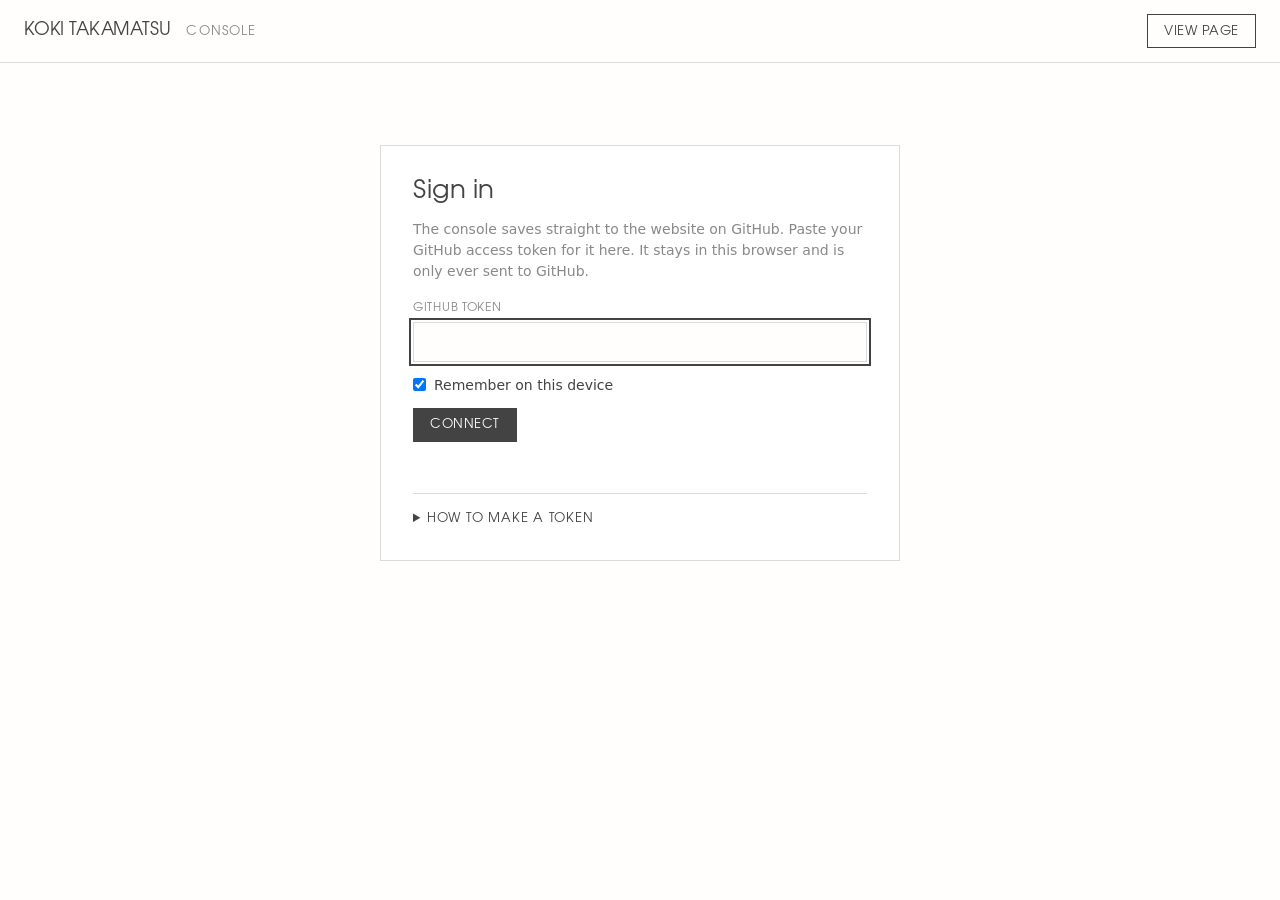
==== console.html @ 0e0f1e70 "Console: edit the illustration works from the browser A console page (console.html) to add, reorder," ====
<!DOCTYPE html>
<html lang="en">
<head>
<meta charset="UTF-8" />
<meta name="viewport" content="width=device-width, initial-scale=1.0" />
<meta name="robots" content="noindex, nofollow" />
<title>Console — Koki Takamatsu</title>
<link rel="icon" href="data:image/svg+xml,%3Csvg xmlns='http://www.w3.org/2000/svg' viewBox='0 0 100 100'%3E%3Crect x='28' y='28' width='44' height='44' fill='%23f20000'/%3E%3C/svg%3E" />
<link rel="stylesheet" href="css/console.css" />
</head>
<body>
<!-- ============================================================================
     The site's console: edit the illustration works and Save. A Save is one commit
     to the repository's Main branch (through GitHub's API, with your own access
     token), and GitHub Pages publishes it about a minute later.
     ============================================================================ -->

<header class="bar">
  <a class="brand" href="index.html">KOKI TAKAMATSU</a>
  <span class="crumb">Console</span>
  <p class="status" id="status" role="status" aria-live="polite"></p>
  <a class="btn ghost" id="viewLink" href="illustration.html" target="_blank" rel="noopener">View page</a>
  <button class="btn" id="saveBtn" type="button" disabled>Save</button>
</header>

<main>
  <!-- sign in -->
  <section class="login" id="login" hidden>
    <h1>Sign in</h1>
    <p>The console saves straight to the website on GitHub. Paste your GitHub access token for it here. It stays in this browser and is only ever sent to GitHub.</p>
    <form id="loginForm">
      <label>GitHub token<input id="token" type="password" autocomplete="off" spellcheck="false" required /></label>
      <label class="check"><input id="remember" type="checkbox" checked /> Remember on this device</label>
      <button class="btn" type="submit" id="connectBtn">Connect</button>
      <p class="error" id="loginError" role="alert"></p>
    </form>
    <details>
      <summary>How to make a token</summary>
      <ol>
        <li>On GitHub, open <a href="https://github.com/settings/personal-access-tokens/new" target="_blank" rel="noopener">Settings → Developer settings → Fine-grained tokens → Generate new token</a>.</li>
        <li>Name it <code>Website console</code> and pick an expiry (a year is fine).</li>
        <li>Repository access: <b>Only select repositories</b> → <code>HeppiriRaid/2026Web</code>.</li>
        <li>Permissions → Repository permissions → <b>Contents: Read and write</b>. Nothing else.</li>
        <li>Generate it, copy it, and paste it above. Don't paste it anywhere else.</li>
      </ol>
    </details>
  </section>

  <!-- the illustration works -->
  <section id="editor" hidden>
    <div class="head">
      <h1>Illustration</h1>
      <p class="hint">Drag a work to move it. Drop images on the row (or use +) to add works. Click a work to edit it.</p>
      <button class="btn ghost" id="addBtn" type="button">Add works…</button>
    </div>
    <div class="row" id="row" role="list" aria-label="Works, in order"></div>
    <input id="pickMany" type="file" accept="image/*" multiple hidden />
    <input id="pickOne" type="file" accept="image/*" hidden />

    <div class="panel" id="panel" hidden>
      <div class="pv" id="pv"></div>
      <div class="fields">
        <label>Title<input id="fTitle" type="text" autocomplete="off" /></label>
        <label>Date<input id="fDate" type="text" autocomplete="off" /></label>
        <label>Medium<input id="fMedium" type="text" autocomplete="off" /></label>
        <p class="meta" id="fMeta"></p>
        <div class="actions">
          <button class="btn ghost" id="replaceBtn" type="button">Replace image…</button>
          <button class="btn ghost" id="leftBtn" type="button" aria-label="Move left">← Move</button>
          <button class="btn ghost" id="rightBtn" type="button" aria-label="Move right">Move →</button>
          <button class="btn danger" id="deleteBtn" type="button">Delete</button>
        </div>
      </div>
    </div>
  </section>
</main>

<footer id="foot" hidden>
  <span>Saves go live on the site about a minute after you press Save.</span>
  <button id="signOut" type="button">Sign out</button>
</footer>

<script src="js/console.js"></script>
</body>
</html>
---- css/console.css ----
/* ============================================================
   KOKI TAKAMATSU — console (console.html)
   The site's paper, ink and greys; URW Gothic for labels, the system face for
   anything typed (titles can be in any script).
   ============================================================ */
@font-face{font-family:"GothicC";src:url("../assets/fonts/urwgothic-book.woff2") format("woff2");font-weight:400;font-display:swap}
@font-face{font-family:"GothicC";src:url("../assets/fonts/urwgothic-demi.woff2") format("woff2");font-weight:700;font-display:swap}

:root{
  --paper:#fffefc;--band:#f2f1ef;--ink:#434343;--soft:#8a8988;--line:#dcdbd9;--ph:#b3b1b1;--red:#f20000;
  --label:"GothicC","Century Gothic",system-ui,sans-serif;
  --ui:system-ui,-apple-system,"Segoe UI","Hiragino Sans","Noto Sans JP",sans-serif;
  --h:200px;                                   /* the row's card height */
}
*{box-sizing:border-box;margin:0;padding:0}
html,body{background:var(--paper);color:var(--ink)}
body{font:14px/1.5 var(--ui);-webkit-font-smoothing:antialiased;min-height:100vh;display:flex;flex-direction:column}
button,input{font:inherit;color:inherit}
[hidden]{display:none !important}
:focus-visible{outline:2px solid var(--ink);outline-offset:2px}

/* ---- top bar ---- */
.bar{position:sticky;top:0;z-index:20;display:flex;align-items:center;gap:16px;
  padding:14px 24px;background:var(--paper);border-bottom:1px solid var(--line)}
.brand{font:400 18px/1 var(--label);letter-spacing:-.01em;color:var(--ink);text-decoration:none;white-space:nowrap}
.crumb{font:400 13px/1 var(--label);color:var(--soft);text-transform:uppercase;letter-spacing:.08em}
.status{flex:1;min-width:0;font-size:13px;color:var(--soft);text-align:right;white-space:nowrap;overflow:hidden;text-overflow:ellipsis}
.status.is-ok{color:#2c7a4b}
.status.is-err{color:var(--red);white-space:normal}
.btn{display:inline-flex;align-items:center;gap:6px;height:34px;padding:0 16px;border:1px solid var(--ink);
  background:var(--ink);color:var(--paper);font:400 13px/1 var(--label);letter-spacing:.04em;text-transform:uppercase;
  cursor:pointer;text-decoration:none;white-space:nowrap}
.btn:hover{background:#000;border-color:#000}
.btn.ghost{background:none;color:var(--ink)}
.btn.ghost:hover{background:var(--band)}
.btn.danger{background:none;color:var(--red);border-color:var(--red)}
.btn.danger:hover{background:#fff1f0}
.btn:disabled{opacity:.35;cursor:default;background:var(--ink);border-color:var(--ink)}
.btn.ghost:disabled{background:none}

main{flex:1;padding:28px 24px 40px}

/* ---- sign in ---- */
.login{max-width:520px;margin:6vh auto 0;padding:32px;border:1px solid var(--line);background:#fff}
.login h1{font:400 26px/1.1 var(--label);margin-bottom:12px}
.login p{color:var(--soft);margin-bottom:20px}
.login label{display:block;font:400 12px/1 var(--label);text-transform:uppercase;letter-spacing:.06em;color:var(--soft);margin-bottom:16px}
.login input[type=password]{display:block;width:100%;margin-top:8px;height:40px;padding:0 12px;border:1px solid var(--line);background:var(--paper);
  font:14px/1 ui-monospace,SFMono-Regular,Menlo,monospace;letter-spacing:0;text-transform:none}
.login .check{display:flex;align-items:center;gap:8px;text-transform:none;letter-spacing:0;font:14px/1 var(--ui);color:var(--ink)}
.error{color:var(--red);min-height:1.5em;margin-top:12px;font-size:13px;white-space:pre-wrap}
.login details{margin-top:20px;border-top:1px solid var(--line);padding-top:16px}
.login summary{cursor:pointer;font:400 13px/1.4 var(--label);text-transform:uppercase;letter-spacing:.06em}
.login ol{margin:12px 0 0 20px;color:var(--ink)}
.login li{margin-bottom:6px}
.login code{font:12px ui-monospace,Menlo,monospace;background:var(--band);padding:1px 4px}
.login a{color:var(--ink)}

/* ---- editor ---- */
.head{display:flex;align-items:flex-end;gap:20px;flex-wrap:wrap;margin-bottom:18px}
.head h1{font:400 30px/1 var(--label);letter-spacing:-.01em}
.hint{flex:1;min-width:240px;color:var(--soft);font-size:13px}

.row{position:relative;display:flex;align-items:flex-start;gap:0;overflow-x:auto;padding:16px 8px 22px;
  background:var(--band);min-height:calc(var(--h) + 80px);scrollbar-width:thin;-webkit-user-select:none;user-select:none}
.row.is-drop{outline:2px dashed var(--ink);outline-offset:-6px}
.empty{align-self:center;margin:0 auto;color:var(--soft);font-size:14px;text-align:center;padding:40px 20px}

/* a work */
.w{position:relative;flex:0 0 auto;cursor:grab;outline:none;border:0;background:none;text-align:left}
.w .pic{height:var(--h);background:var(--ph);overflow:hidden;box-shadow:0 0 0 1px rgba(0,0,0,.04)}
.w .pic img{display:block;width:100%;height:100%;object-fit:cover;-webkit-user-drag:none;pointer-events:none}
.w .cap{display:block;width:0;min-width:100%;padding-top:8px;font-size:12px;line-height:1.35}
.w .cap .t{display:block;font-weight:600;white-space:nowrap;overflow:hidden;text-overflow:ellipsis}
.w .cap .m{display:block;color:var(--soft);white-space:nowrap;overflow:hidden;text-overflow:ellipsis;min-height:1.35em}
.w.is-sel .pic{box-shadow:0 0 0 3px var(--ink)}
.w:focus-visible .pic{box-shadow:0 0 0 3px var(--ink),0 0 0 6px var(--paper)}
.w.is-drag{opacity:.25}
.tag{position:absolute;top:8px;left:8px;padding:2px 7px;background:var(--paper);color:var(--ink);font-size:11px;border-radius:2px}
.w.is-busy .pic{display:grid;place-items:center;color:var(--paper);font-size:12px}
.w.is-busy .pic::after{content:"Preparing…"}

/* insert slots between works: a gap that shows a "+" on hover */
.ins{flex:0 0 auto;align-self:stretch;width:22px;height:var(--h);margin:0;border:0;background:none;cursor:pointer;position:relative;color:transparent}
.ins::after{content:"+";position:absolute;left:50%;top:50%;width:22px;height:22px;margin:-11px 0 0 -11px;border-radius:50%;
  background:var(--ink);color:var(--paper);font:16px/22px var(--ui);text-align:center;opacity:0;transform:scale(.6);transition:opacity .15s,transform .15s}
.ins:hover::after,.ins:focus-visible::after{opacity:1;transform:none}
.add{flex:0 0 auto;width:150px;height:var(--h);margin-left:4px;border:1px dashed var(--soft);background:none;color:var(--ink);cursor:pointer;
  font:400 13px/1.3 var(--label);text-transform:uppercase;letter-spacing:.05em;display:grid;place-items:center;text-align:center}
.add:hover{background:var(--paper);border-style:solid}

/* where a dragged work or dropped files will land */
.marker{position:absolute;top:12px;width:3px;height:calc(var(--h) + 8px);background:var(--red);pointer-events:none;display:none}
.drag-ghost{position:fixed;z-index:50;pointer-events:none;opacity:.9;box-shadow:0 10px 30px rgba(0,0,0,.2);transform:translate(-50%,-50%) rotate(-2deg)}
.drag-ghost img{display:block;width:100%;height:100%;object-fit:cover}

/* the selected work's editor */
.panel{display:grid;grid-template-columns:minmax(0,1fr) minmax(280px,420px);gap:32px;margin-top:24px;padding:24px;border:1px solid var(--line);background:#fff}
.pv{display:grid;place-items:center;background:var(--band);min-height:260px;max-height:440px;padding:16px}
.pv img,.pv .ph{display:block;max-width:100%;max-height:400px;object-fit:contain}
.pv .ph{background:var(--ph);height:260px}
.fields label{display:block;margin-bottom:14px;font:400 12px/1 var(--label);text-transform:uppercase;letter-spacing:.06em;color:var(--soft)}
.fields input{display:block;width:100%;margin-top:7px;height:38px;padding:0 11px;border:1px solid var(--line);background:var(--paper);
  font:15px/1 var(--ui);color:var(--ink);text-transform:none;letter-spacing:0}
.fields input:focus{border-color:var(--ink);outline:none}
.meta{color:var(--soft);font-size:12px;margin:4px 0 18px}
.actions{display:flex;flex-wrap:wrap;gap:8px}

footer{display:flex;justify-content:space-between;gap:16px;padding:14px 24px;border-top:1px solid var(--line);color:var(--soft);font-size:12px}
footer button{background:none;border:0;color:var(--ink);text-decoration:underline;cursor:pointer;font-size:12px}

@media (max-width:760px){
  .panel{grid-template-columns:1fr}
  .bar{flex-wrap:wrap;gap:10px}
  .status{order:5;flex-basis:100%;text-align:left}
  :root{--h:150px}
}
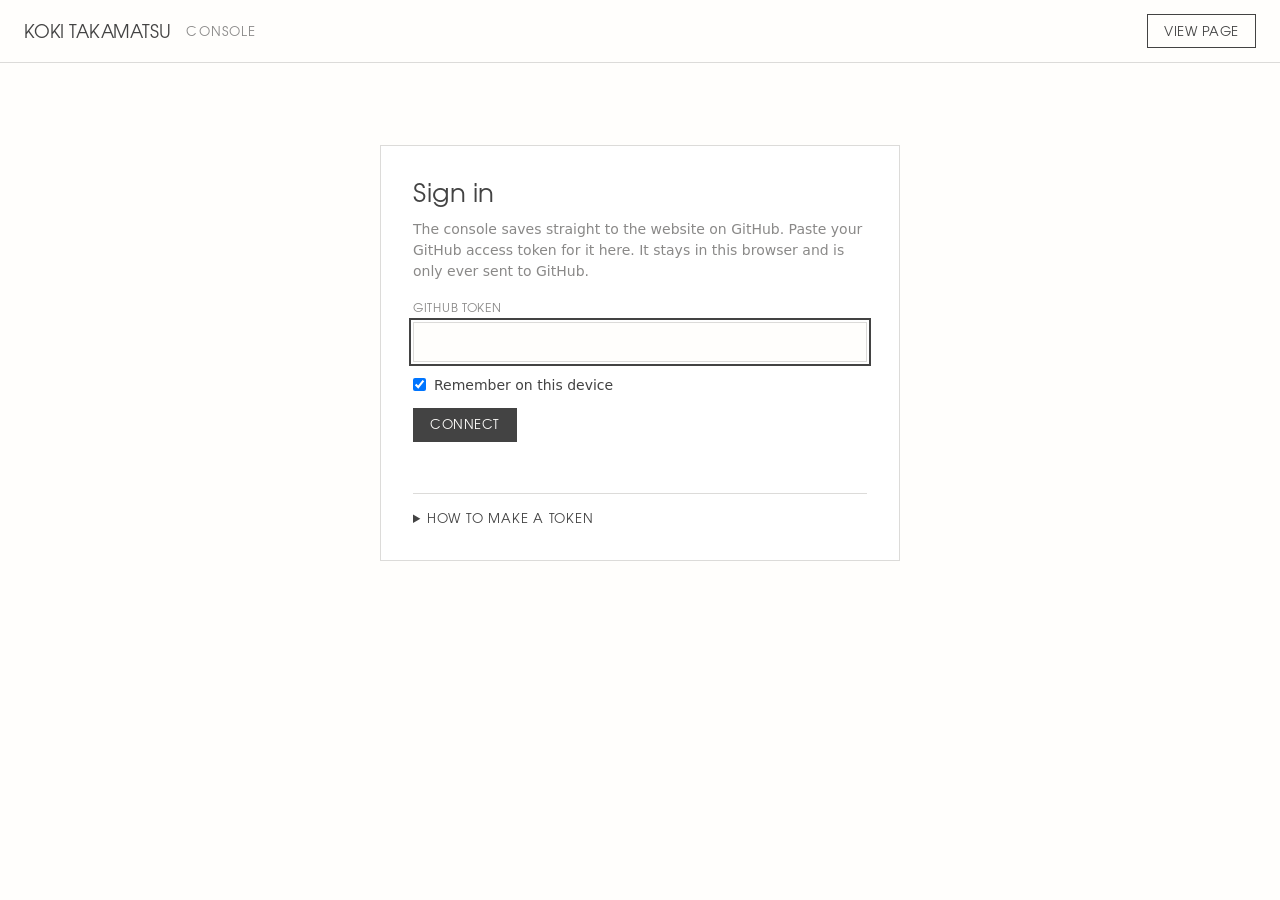
==== commit a6a50046: "Console: change the front page's photos; the cursor goes with the page change The front page's photo" ====
--- a/console.html
+++ b/console.html
@@ -10,9 +10,10 @@
 </head>
 <body>
 <!-- ============================================================================
-     The site's console: edit the illustration works and Save. A Save is one commit
-     to the repository's Main branch (through GitHub's API, with your own access
-     token), and GitHub Pages publishes it about a minute later.
+     The site's console: change the front page's photos and the illustration works,
+     and Save. A Save is one commit to the repository's Main branch (through GitHub's
+     API, with your own access token), and GitHub Pages publishes it about a minute
+     later.
      ============================================================================ -->
 
 <header class="bar">
@@ -44,6 +45,29 @@
         <li>Generate it, copy it, and paste it above. Don't paste it anywhere else.</li>
       </ol>
     </details>
+  </section>
+
+  <!-- the front page's photos (the holders are the page's own figure[data-slot]) -->
+  <section id="front" hidden>
+    <div class="head">
+      <h1>Front page</h1>
+      <p class="hint">The photos on the front page, each cropped as the page shows it. Click one to change it, or drop an image on it.</p>
+    </div>
+    <div class="slots" id="slots" role="group" aria-label="Front page photos"></div>
+    <input id="pickSlot" type="file" accept="image/*" hidden />
+
+    <div class="panel" id="slotPanel" hidden>
+      <div class="pv" id="slotPv"></div>
+      <div class="fields">
+        <p class="slot-name" id="slotName"></p>
+        <label>Description<input id="fAlt" type="text" autocomplete="off" placeholder="What the photo shows, for visitors who can't see it" /></label>
+        <p class="meta" id="slotMeta"></p>
+        <div class="actions">
+          <button class="btn ghost" id="slotReplace" type="button">Replace photo…</button>
+          <button class="btn ghost" id="slotReset" type="button">Remove photo</button>
+        </div>
+      </div>
+    </div>
   </section>
 
   <!-- the illustration works -->
--- a/css/console.css
+++ b/css/console.css
@@ -3,8 +3,14 @@
    The site's paper, ink and greys; URW Gothic for labels, the system face for
    anything typed (titles can be in any script).
    ============================================================ */
-@font-face{font-family:"GothicC";src:url("../assets/fonts/urwgothic-book.woff2") format("woff2");font-weight:400;font-display:swap}
-@font-face{font-family:"GothicC";src:url("../assets/fonts/urwgothic-demi.woff2") format("woff2");font-weight:700;font-display:swap}
+/* URW Gothic, with its line centred on the capitals. As shipped, its capitals fill the top
+   73.9% of the line (cap height = ascent = 739/1000) and the descender room below stays
+   empty, so every uppercase label sat about 0.13em high in its box. Ascent 86.95% /
+   descent 13.05% puts the middle of the capitals exactly on the middle of the line. */
+@font-face{font-family:"GothicC";src:url("../assets/fonts/urwgothic-book.woff2") format("woff2");font-weight:400;font-display:swap;
+  ascent-override:86.95%;descent-override:13.05%;line-gap-override:0%}
+@font-face{font-family:"GothicC";src:url("../assets/fonts/urwgothic-demi.woff2") format("woff2");font-weight:700;font-display:swap;
+  ascent-override:86.95%;descent-override:13.05%;line-gap-override:0%}
 
 :root{
   --paper:#fffefc;--band:#f2f1ef;--ink:#434343;--soft:#8a8988;--line:#dcdbd9;--ph:#b3b1b1;--red:#f20000;
@@ -55,6 +61,24 @@
 .login li{margin-bottom:6px}
 .login code{font:12px ui-monospace,Menlo,monospace;background:var(--band);padding:1px 4px}
 .login a{color:var(--ink)}
+
+/* ---- the front page's photos ---- */
+#front{margin-bottom:44px}
+.slots{display:flex;flex-wrap:wrap;align-items:flex-end;gap:22px 20px;padding:18px 16px 20px;background:var(--band)}
+.slot{display:flex;flex-direction:column;gap:8px;padding:0;border:0;background:none;color:var(--ink);text-align:left;cursor:pointer}
+.slot .pic{position:relative;display:block;height:var(--sh,150px);overflow:hidden;box-shadow:0 0 0 1px rgba(0,0,0,.04)}
+.slot .pic img{display:block;width:100%;height:100%;object-fit:cover;pointer-events:none;-webkit-user-drag:none}
+.slot .name{font:400 12px/1.3 var(--label);text-transform:uppercase;letter-spacing:.05em}
+.slot.is-sel .pic{box-shadow:0 0 0 3px var(--ink)}
+.slot:focus-visible{outline:none}
+.slot:focus-visible .pic{box-shadow:0 0 0 3px var(--ink),0 0 0 6px var(--paper)}
+.slot.is-drop .pic{outline:2px dashed var(--ink);outline-offset:3px}
+.slot.is-busy .pic::after{content:"Preparing…";position:absolute;inset:0;display:grid;place-items:center;color:var(--paper);font-size:12px;background:rgba(0,0,0,.3)}
+.slot .tag{left:6px;top:6px}
+.pv .frame{position:relative;overflow:hidden}
+.pv .frame img{display:block;width:100%;height:100%;max-height:none;object-fit:cover}
+.slot-name{font:400 20px/1.2 var(--label);margin-bottom:16px}
+.fields input:disabled{opacity:.5}
 
 /* ---- editor ---- */
 .head{display:flex;align-items:flex-end;gap:20px;flex-wrap:wrap;margin-bottom:18px}
@@ -113,5 +137,5 @@
   .panel{grid-template-columns:1fr}
   .bar{flex-wrap:wrap;gap:10px}
   .status{order:5;flex-basis:100%;text-align:left}
-  :root{--h:150px}
+  :root{--h:150px;--sh:110px}
 }
